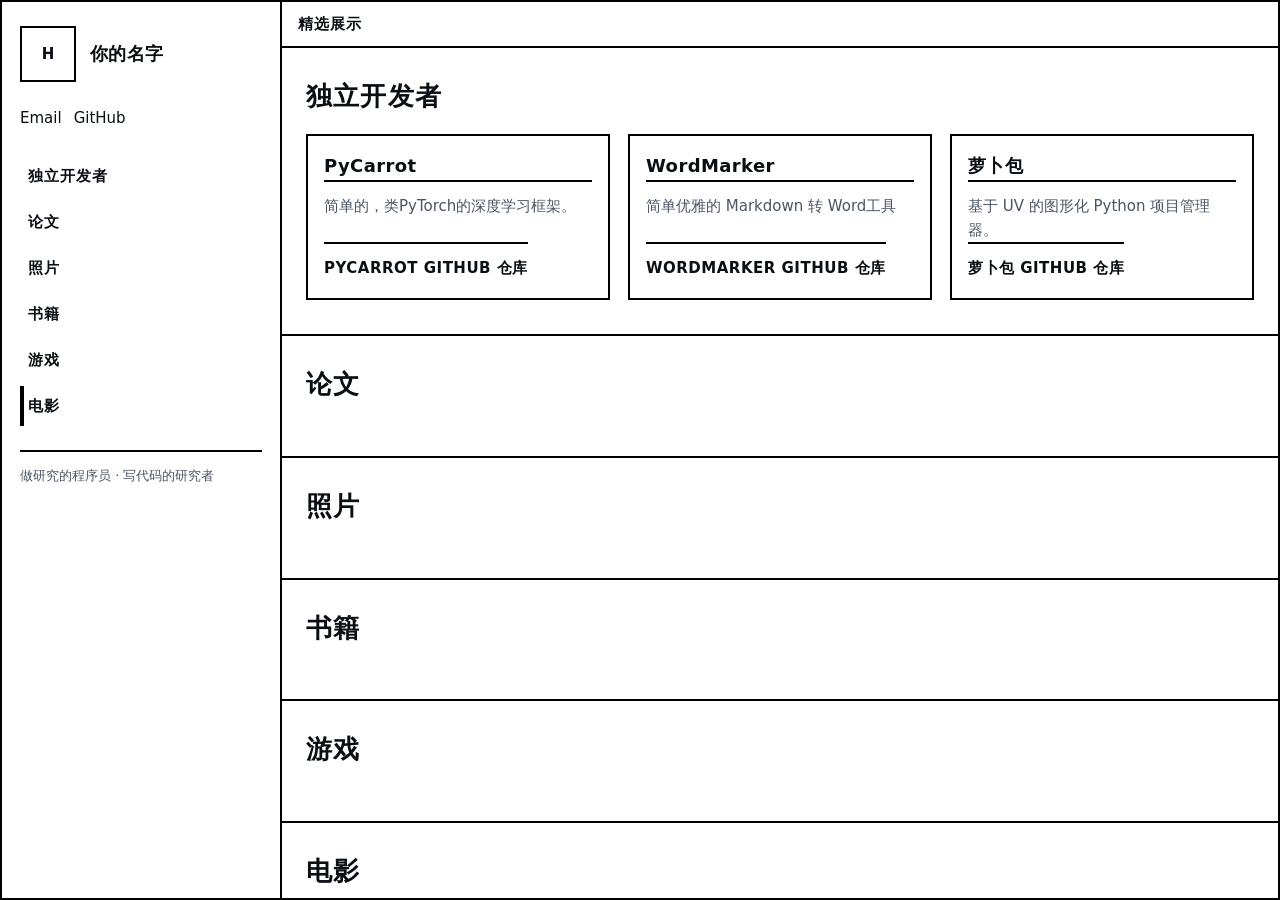
==== index.html @ e7b7e4fc "小修复" ====
<!doctype html>
<html lang="zh-CN">
<head>
  <meta charset="utf-8" />
  <meta name="viewport" content="width=device-width,initial-scale=1" />
  <title>你的名字 · 展示页</title>
  <meta name="description" content="纯展示：软件 · 论文 · 照片 · 所见所得等外链跳转" />
  <link rel="stylesheet" href="css/style.css">
</head>
<body>
  <div class="app">
    <!-- 左：固定，不滚动 -->
    <aside class="sidebar" aria-label="侧边栏">
      <a class="brand" href="/" aria-label="主页">
        <div class="avatar">H</div>
        <div class="who">
          <b>你的名字</b>
        </div>
      </a>

      <nav class="social" aria-label="社交">
        <a href="mailto:kekewu0925@gmail.com">Email</a>
        <a href="https://github.com/CarrotWuDev" target="_blank" rel="noopener">GitHub</a>
      </nav>

      <!-- 左侧“类别标签”由 JS 动态插入 -->
      <nav class="type-nav" aria-label="展示类型" id="typeNav"></nav>

      <div class="signature">做研究的程序员 · 写代码的研究者</div>
    </aside>

    <!-- 右：可滚动容器；内容由 JS 动态插入 -->
    <main class="main" id="main" tabindex="-1">
      <div class="topbar">精选展示</div>
      <div id="contentRoot" role="region" aria-live="polite"></div>
      <footer>© <span id="y"></span> 你的名字</footer>
    </main>
  </div>

  <script defer src="js/app.js"></script>
</body>
</html>
---- css/style.css ----
:root {
    --bg: #ffffff;
    /* 纯白背景 */
    --fg: #0b0f14;
    /* 主文字黑 */
    --muted: #4b5563;
    /* 次级灰 */
    --line: #000000;
    /* 黑色边框/分割线 */
    --accent: #2962FF;
    /* 悬停时卡片边框色 */
}

* {
    box-sizing: border-box
}

html,
body {
    height: 100%
}

body {
    margin: 0;
    background: var(--bg);
    color: var(--fg);
    font: 15px/1.6 ui-sans-serif, system-ui, -apple-system, "Segoe UI", Roboto, Inter, Helvetica, Arial, "PingFang SC", "Microsoft YaHei", sans-serif;
    -webkit-font-smoothing: antialiased;
    -moz-osx-font-smoothing: grayscale;
}

a {
    color: inherit;
    text-decoration: none
}

/* 布局：左不滚、右滚动 */
.app {
    display: flex;
    height: 100vh;
    overflow: hidden;
    border: 2px solid var(--line)
}

.sidebar {
    flex: 0 0 280px;
    border-right: 2px solid var(--line);
    padding: 24px 18px;
    display: flex;
    flex-direction: column;
    gap: 24px;
    overflow: hidden;
    background: #fff;
}

.main {
    flex: 1;
    min-width: 0;
    height: 100vh;
    overflow: auto;
    scroll-behavior: smooth;
    background: #fff;
}

/* 左侧内容 */
.brand {
    display: flex;
    align-items: center;
    gap: 14px
}

.avatar {
    width: 56px;
    height: 56px;
    display: grid;
    place-items: center;
    font-weight: 900;
    border: 2px solid var(--line);
    background: #fff;
}

.who {
    display: flex;
    flex-direction: column
}

.who b {
    font-size: 18px;
    font-weight: 900;
    letter-spacing: .4px
}

.who small {
    color: var(--muted)
}

.social {
    display: flex;
    gap: 12px;
    flex-wrap: wrap
}

.social a {
    color: var(--fg);
    border-bottom: 2px solid transparent
}

.social a:hover {
    border-bottom-color: var(--line)
}

.type-nav {
    display: flex;
    flex-direction: column;
    gap: 6px
}

.type-nav a {
    padding: 8px 4px;
    font-weight: 900;
    text-transform: uppercase;
    letter-spacing: 1px;
    border-left: 4px solid transparent;
}

.type-nav a[aria-current="true"],
.type-nav a.active {
    border-left-color: var(--line)
}

.signature {
    color: var(--muted);
    font-size: 13px;
    line-height: 1.5;
    border-top: 2px solid var(--line);
    padding-top: 14px
}

/* 右侧内容区 */
.topbar {
    position: sticky;
    top: 0;
    z-index: 5;
    background: #fff;
    border-bottom: 2px solid var(--line);
    padding: 10px 16px;
    font-weight: 900;
    letter-spacing: 1px;
}

section {
    padding: 28px 24px 34px;
    border-bottom: 2px solid var(--line);
    scroll-margin-top: 18px;
}

h2 {
    margin: 0 0 16px;
    font-size: 26px;
    font-weight: 1000;
    letter-spacing: 1.2px
}

.desc {
    color: var(--muted);
    margin: 0 0 18px
}

/* 卡片（展示框） */
.cards {
    display: flex;
    flex-wrap: wrap;
    gap: 18px
}

.card {
    flex: 1 1 280px;
    max-width: 360px;
    background: #fff;
    color: var(--fg);
    border: 2px solid var(--line);
    padding: 16px;
    display: flex;
    flex-direction: column;
    transition: border-color .15s linear;
}

/* 内部分割线：黑色 */
.card>*+* {
    border-top: 2px solid var(--line);
    padding-top: 12px;
    margin-top: 12px;
}

.card h3 {
    margin: 0;
    font-size: 18px;
    font-weight: 900;
    letter-spacing: .4px
}

.card p {
    margin: 0;
    color: var(--muted)
}

.out {
    margin-top: auto;
    font-weight: 900;
    text-transform: uppercase;
    letter-spacing: .5px;
    align-self: flex-start;
    border-bottom: 2px solid transparent;
}

.card:hover {
    border-color: var(--accent)
}

/* 只改边框色 */
.card:hover .out {
    border-bottom-color: currentColor
}

/* 页脚 */
footer {
    padding: 16px 24px;
    border-top: 2px solid var(--line);
    color: var(--muted);
    font-size: 13px;
    background: #fff
}

/* 响应式：移动端左栏顶置 */
@media (max-width: 768px) {
    .app {
        flex-direction: column
    }

    .sidebar {
        position: sticky;
        top: 0;
        z-index: 10;
        flex: 0 0 auto;
        border-right: none;
        border-bottom: 2px solid var(--line);
        padding: 12px 10px;
        background: #fff;
    }

    .type-nav {
        flex-direction: row;
        overflow: auto;
        white-space: nowrap;
        gap: 14px
    }

    .type-nav a {
        border-left: none;
        border-bottom: 3px solid transparent
    }

    .type-nav a[aria-current="true"] {
        border-bottom-color: var(--line)
    }
}
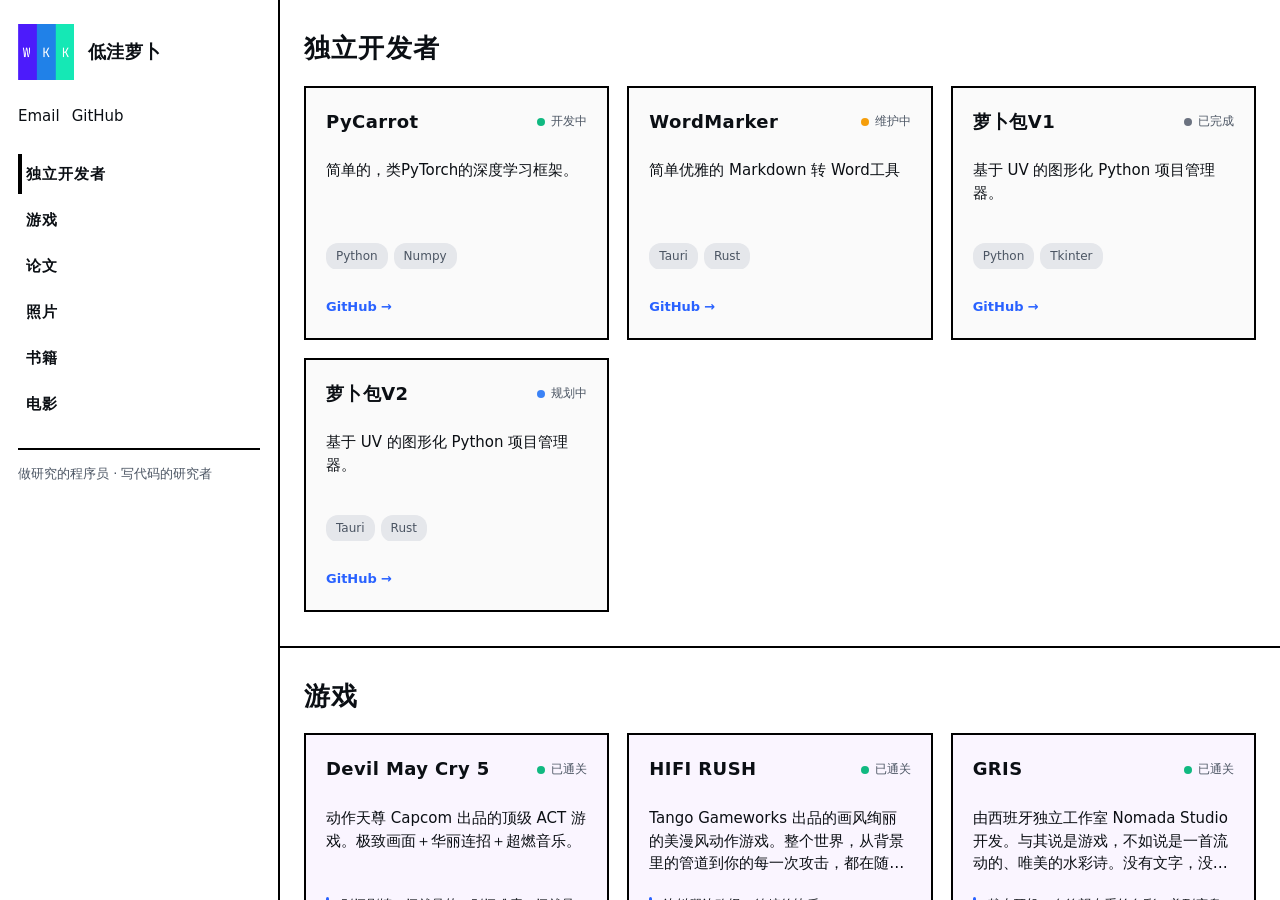
==== commit 1522cc9b: "Revamp showcase page layout and content Added avatar image and updated sidebar branding. Enhanced re" ====
--- a/index.html
+++ b/index.html
@@ -1,20 +1,22 @@
 <!doctype html>
 <html lang="zh-CN">
+
 <head>
   <meta charset="utf-8" />
   <meta name="viewport" content="width=device-width,initial-scale=1" />
-  <title>你的名字 · 展示页</title>
+  <title>低洼萝卜 · 展示页</title>
   <meta name="description" content="纯展示：软件 · 论文 · 照片 · 所见所得等外链跳转" />
   <link rel="stylesheet" href="css/style.css">
 </head>
+
 <body>
   <div class="app">
     <!-- 左：固定，不滚动 -->
     <aside class="sidebar" aria-label="侧边栏">
       <a class="brand" href="/" aria-label="主页">
-        <div class="avatar">H</div>
+        <img class="avatar" src="assets/images/avatar.png" alt="低洼萝卜的头像">
         <div class="who">
-          <b>你的名字</b>
+          <b>低洼萝卜</b>
         </div>
       </a>
 
@@ -31,12 +33,12 @@
 
     <!-- 右：可滚动容器；内容由 JS 动态插入 -->
     <main class="main" id="main" tabindex="-1">
-      <div class="topbar">精选展示</div>
       <div id="contentRoot" role="region" aria-live="polite"></div>
-      <footer>© <span id="y"></span> 你的名字</footer>
+      <footer>© <span id="y"></span> 低洼萝卜</footer>
     </main>
   </div>
 
   <script defer src="js/app.js"></script>
 </body>
-</html>
+
+</html>
--- a/css/style.css
+++ b/css/style.css
@@ -39,7 +39,6 @@
     display: flex;
     height: 100vh;
     overflow: hidden;
-    border: 2px solid var(--line)
 }
 
 .sidebar {
@@ -59,7 +58,40 @@
     height: 100vh;
     overflow: auto;
     scroll-behavior: smooth;
-    background: #fff;
+    background: var(--bg);
+}
+
+/* 滚动条：默认隐藏，悬停/滚动时显示 */
+.main::-webkit-scrollbar {
+    width: 8px;
+}
+
+.main::-webkit-scrollbar-track {
+    background: transparent;
+}
+
+.main::-webkit-scrollbar-thumb {
+    background: transparent;
+    border-radius: 4px;
+    transition: background 0.3s;
+}
+
+.main:hover::-webkit-scrollbar-thumb {
+    background: rgba(0, 0, 0, 0.2);
+}
+
+.main:hover::-webkit-scrollbar-thumb:hover {
+    background: rgba(0, 0, 0, 0.4);
+}
+
+/* Firefox 支持 */
+.main {
+    scrollbar-width: thin;
+    scrollbar-color: transparent transparent;
+}
+
+.main:hover {
+    scrollbar-color: rgba(0, 0, 0, 0.2) transparent;
 }
 
 /* 左侧内容 */
@@ -72,11 +104,8 @@
 .avatar {
     width: 56px;
     height: 56px;
-    display: grid;
-    place-items: center;
-    font-weight: 900;
-    border: 2px solid var(--line);
-    background: #fff;
+    background: var(--bg);
+    object-fit: cover;
 }
 
 .who {
@@ -137,17 +166,6 @@
 }
 
 /* 右侧内容区 */
-.topbar {
-    position: sticky;
-    top: 0;
-    z-index: 5;
-    background: #fff;
-    border-bottom: 2px solid var(--line);
-    padding: 10px 16px;
-    font-weight: 900;
-    letter-spacing: 1px;
-}
-
 section {
     padding: 28px 24px 34px;
     border-bottom: 2px solid var(--line);
@@ -166,60 +184,240 @@
     margin: 0 0 18px
 }
 
-/* 卡片（展示框） */
+/* 卡片容器：Grid 自动响应式布局 */
 .cards {
-    display: flex;
-    flex-wrap: wrap;
-    gap: 18px
-}
-
+    display: grid;
+    grid-template-columns: repeat(auto-fill, minmax(280px, 1fr));
+    gap: 18px;
+}
+
+/* 单个卡片：Flexbox 垂直布局 */
 .card {
-    flex: 1 1 280px;
-    max-width: 360px;
-    background: #fff;
+    background: var(--bg);
     color: var(--fg);
     border: 2px solid var(--line);
-    padding: 16px;
+    padding: 20px;
     display: flex;
     flex-direction: column;
-    transition: border-color .15s linear;
-}
-
-/* 内部分割线：黑色 */
-.card>*+* {
-    border-top: 2px solid var(--line);
-    padding-top: 12px;
-    margin-top: 12px;
+    gap: 12px;
+    transition: border-color .15s, box-shadow .15s;
 }
 
 .card h3 {
     margin: 0;
     font-size: 18px;
     font-weight: 900;
-    letter-spacing: .4px
-}
-
-.card p {
-    margin: 0;
-    color: var(--muted)
-}
-
+    letter-spacing: .4px;
+}
+
+/* 卡片头部：标题 + 状态并排 */
+.card-header {
+    display: flex;
+    align-items: center;
+    justify-content: space-between;
+    gap: 12px;
+}
+
+.card-header h3 {
+    flex: 1;
+    min-width: 0;
+}
+
+.card-header .status {
+    flex-shrink: 0;
+}
+
+/* 差异化卡片背景 */
+/* 差异化卡片背景 & 间距控制 */
+.card-project {
+    background: #fafafa;
+    gap: 0;
+    /* 取消统一gap，改用margin控制 */
+}
+
+.card-project .card-header {
+    margin-bottom: 8px;
+    /* 标题与描述的连接 */
+}
+
+/* 独立开发者卡片：严格对齐模式 */
+.card-project h3 {
+    white-space: nowrap;
+    overflow: hidden;
+    text-overflow: ellipsis;
+}
+
+.card-project p {
+    line-height: 1.5;
+    height: 4.5em;
+    /* 强制3行高度 */
+    margin-bottom: 16px;
+    /* 描述与技术栈的区分 */
+    display: -webkit-box;
+    -webkit-line-clamp: 3;
+    -webkit-box-orient: vertical;
+    overflow: hidden;
+}
+
+.card-project .tech-tags {
+    height: 26px;
+    /* 限制为1行高度 */
+    margin-bottom: 20px;
+    /* 技术栈与底部的距离 */
+    overflow: hidden;
+}
+
+/* 独立开发者卡片：严格对齐模式 & 差异化间距 */
+/* ... (unchanged project card styles) ... */
+
+/* 游戏卡片：严格对齐模式 & 差异化间距 (5行内容) */
+/* 游戏卡片：严格对齐模式 & 差异化间距 (5行内容) */
+.card-game {
+    background: #faf5ff;
+    gap: 0;
+}
+
+.card-game .card-header {
+    margin-bottom: 8px;
+    /* 标题与描述的连接 */
+}
+
+.card-game h3 {
+    white-space: nowrap;
+    overflow: hidden;
+    text-overflow: ellipsis;
+}
+
+.card-game p {
+    line-height: 1.5;
+    height: 4.5em;
+    /* 描述强制3行 */
+    margin-bottom: 0;
+    /* 描述与评价之间不需要大的一级间距，由 review 的 top margin 控制 */
+    display: -webkit-box;
+    -webkit-line-clamp: 3;
+    -webkit-box-orient: vertical;
+    overflow: hidden;
+}
+
+.card-game .review {
+    position: relative;
+    /* 为伪元素定位 */
+    height: 3em;
+    /* 评价强制2行 */
+    overflow: hidden;
+    margin-top: 20px;
+    /* 【核心修复】强制拉开与上方描述的距离 */
+    margin-bottom: 16px;
+    /* 评价与标签的间距 */
+    padding-left: 12px;
+    font-style: italic;
+    font-size: 13px;
+    line-height: 1.5;
+    display: -webkit-box;
+    -webkit-line-clamp: 2;
+    -webkit-box-orient: vertical;
+}
+
+/* 使用伪元素绘制精致的左侧线条 */
+.card-game .review::before {
+    content: '';
+    position: absolute;
+    left: 0;
+    top: 2px;
+    /* 顶部微调 */
+    bottom: 2px;
+    /* 底部微调 */
+    width: 3px;
+    background-color: var(--accent);
+    border-radius: 2px;
+}
+
+.card-game .game-tags {
+    height: 26px;
+    /* 标签强制1行 */
+    margin-bottom: 20px;
+    /* 标签与底部的距离 */
+    overflow: hidden;
+    display: flex;
+    flex-wrap: wrap;
+    gap: 6px;
+}
+
+/* 状态：彩色圆点 + 文字 */
+.card .status {
+    display: inline-flex;
+    align-items: center;
+    gap: 6px;
+    font-size: 12px;
+    color: var(--muted);
+    white-space: nowrap;
+}
+
+.card .status::before {
+    content: '';
+    width: 8px;
+    height: 8px;
+    border-radius: 50%;
+    background: #10b981;
+}
+
+.card .status[data-status="维护中"]::before {
+    background: #f59e0b;
+}
+
+.card .status[data-status="规划中"]::before {
+    background: #3b82f6;
+}
+
+.card .status[data-status="已完成"]::before {
+    background: #6b7280;
+}
+
+.card .status[data-status="已通关"]::before {
+    background: #10b981;
+}
+
+/* 统一标签样式：技术栈 & 游戏标签 */
+.card .tech-tags,
+.card .game-tags {
+    display: flex;
+    flex-wrap: wrap;
+    gap: 6px;
+}
+
+.card .tech-tag,
+.card .game-tag {
+    font-size: 12px;
+    color: var(--muted);
+    background: #e5e7eb;
+    padding: 4px 10px;
+    border-radius: 12px;
+}
+
+/* 链接：弱化处理 */
 .out {
     margin-top: auto;
-    font-weight: 900;
-    text-transform: uppercase;
-    letter-spacing: .5px;
-    align-self: flex-start;
-    border-bottom: 2px solid transparent;
+    padding-top: 8px;
+    font-size: 13px;
+    font-weight: 600;
+    color: var(--accent);
+    display: inline-flex;
+    align-items: center;
+    gap: 4px;
+}
+
+.out::after {
+    content: '→';
+}
+
+.out:hover {
+    text-decoration: underline;
 }
 
 .card:hover {
-    border-color: var(--accent)
-}
-
-/* 只改边框色 */
-.card:hover .out {
-    border-bottom-color: currentColor
+    border-color: var(--accent);
+    box-shadow: 0 4px 12px rgba(41, 98, 255, 0.1);
 }
 
 /* 页脚 */
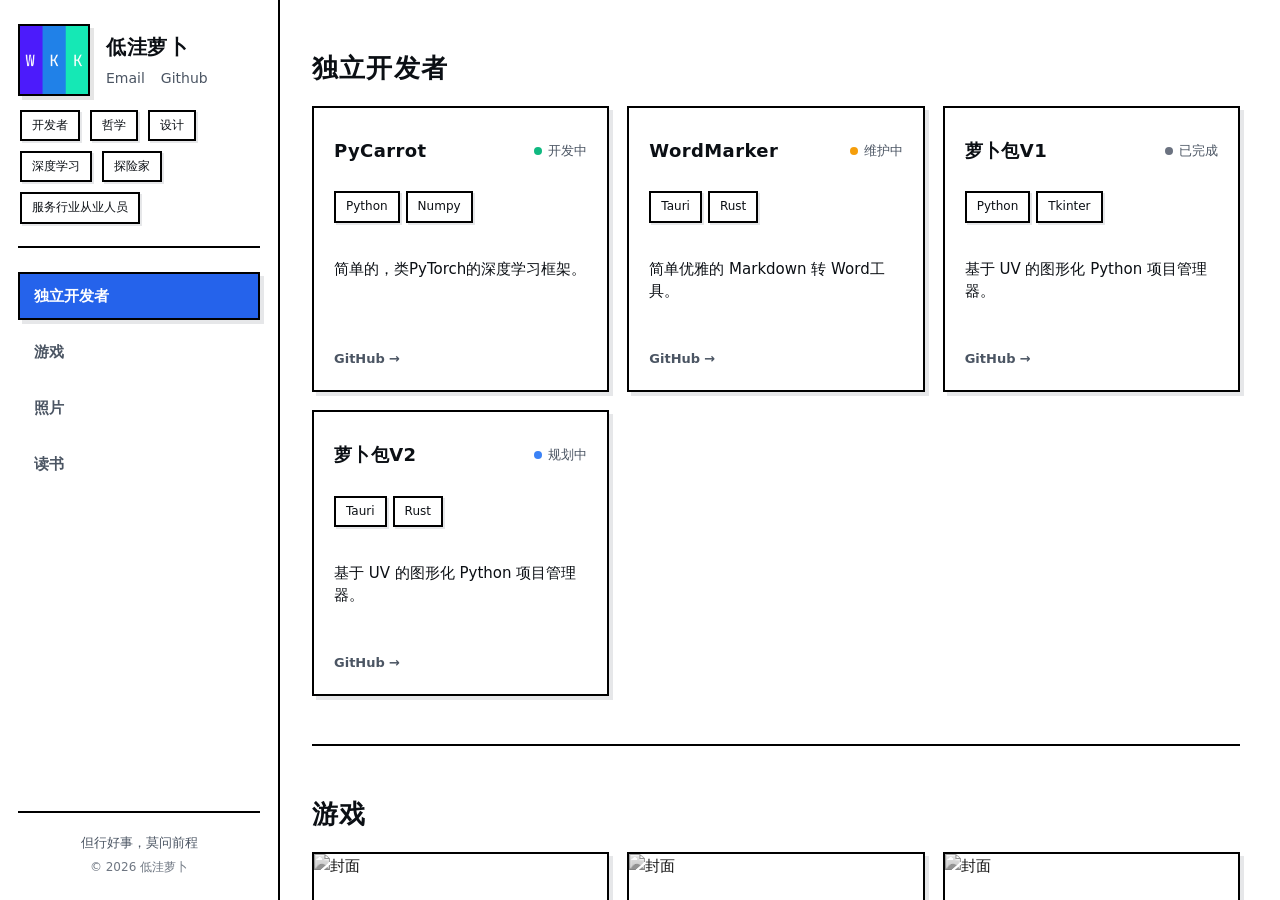
==== commit deac0b53: "Refactor site structure and add modular CSS Reorganized content markdown files into separate categor" ====
--- a/index.html
+++ b/index.html
@@ -4,41 +4,44 @@
 <head>
   <meta charset="utf-8" />
   <meta name="viewport" content="width=device-width,initial-scale=1" />
-  <title>低洼萝卜 · 展示页</title>
-  <meta name="description" content="纯展示：软件 · 论文 · 照片 · 所见所得等外链跳转" />
-  <link rel="stylesheet" href="css/style.css">
+  <title></title>
+  <meta name="description" content="" />
+  <link rel="stylesheet" href="css/main.css">
 </head>
 
 <body>
   <div class="app">
     <!-- 左：固定，不滚动 -->
     <aside class="sidebar" aria-label="侧边栏">
-      <a class="brand" href="/" aria-label="主页">
-        <img class="avatar" src="assets/images/avatar.png" alt="低洼萝卜的头像">
-        <div class="who">
-          <b>低洼萝卜</b>
+      <div class="profile">
+        <div class="profile-header">
+          <img class="avatar" id="avatar" src="" alt="头像">
+          <div class="profile-info">
+            <div class="profile-name" id="profileName"></div>
+            <div class="social" id="socialLinks">
+              <!-- Email and Github injected by JS -->
+            </div>
+          </div>
         </div>
-      </a>
-
-      <nav class="social" aria-label="社交">
-        <a href="mailto:kekewu0925@gmail.com">Email</a>
-        <a href="https://github.com/CarrotWuDev" target="_blank" rel="noopener">GitHub</a>
-      </nav>
+        <div class="profile-tags" id="profileTags"></div>
+      </div>
 
       <!-- 左侧“类别标签”由 JS 动态插入 -->
       <nav class="type-nav" aria-label="展示类型" id="typeNav"></nav>
 
-      <div class="signature">做研究的程序员 · 写代码的研究者</div>
+      <div class="sidebar-footer">
+        <div id="slogan"></div>
+        <footer id="copyright"></footer>
+      </div>
     </aside>
 
     <!-- 右：可滚动容器；内容由 JS 动态插入 -->
     <main class="main" id="main" tabindex="-1">
       <div id="contentRoot" role="region" aria-live="polite"></div>
-      <footer>© <span id="y"></span> 低洼萝卜</footer>
     </main>
   </div>
 
-  <script defer src="js/app.js"></script>
+  <script type="module" src="js/app.js"></script>
 </body>
 
 </html>
--- a/css/main.css
+++ b/css/main.css
@@ -0,0 +1,26 @@
+/* Main Entry Point */
+
+/* 1. Settings */
+@import "settings/variables.css";
+
+/* 2. Base */
+@import "base/reset.css";
+@import "base/typography.css";
+
+/* 3. Layout */
+@import "layout/app.css";
+
+/* 4. Components */
+@import "components/card.css";
+@import "components/tags.css";
+@import "components/status.css";
+@import "components/lightbox.css";
+
+/* Specific Cards */
+@import "components/card-project.css";
+@import "components/card-game.css";
+@import "components/card-photo.css";
+@import "components/card-book.css";
+
+/* 5. Utilities (Trumps) */
+@import "utilities.css";
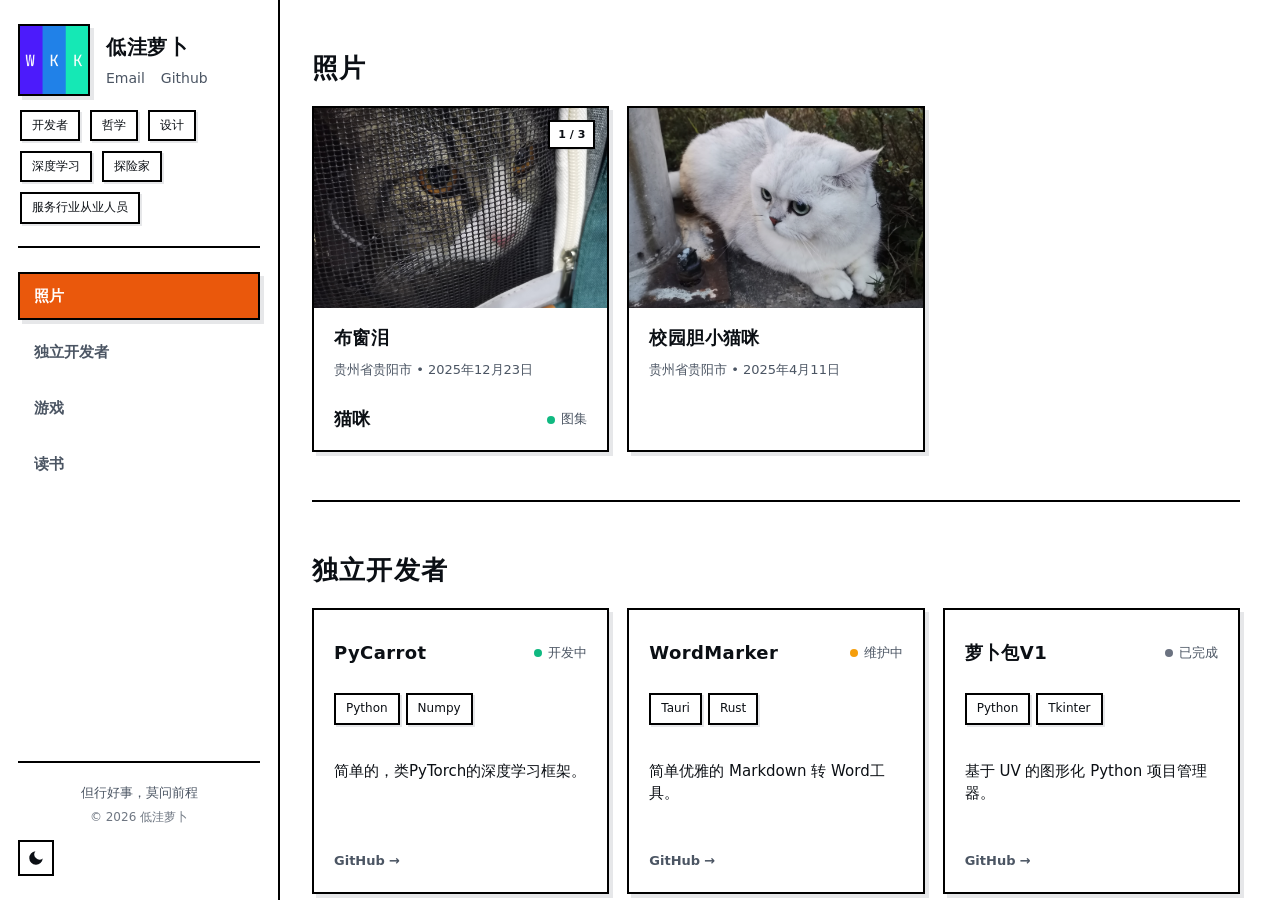
==== commit 6b247abc: "Add dark mode theme toggle and styling support Introduces a theme toggle button in the UI, supportin" ====
--- a/index.html
+++ b/index.html
@@ -32,6 +32,23 @@
       <div class="sidebar-footer">
         <div id="slogan"></div>
         <footer id="copyright"></footer>
+        <button class="theme-toggle" id="themeToggle" aria-label="切换主题">
+          <!-- 默认显示月亮图标（表示点击后切换到暗色模式） -->
+          <svg id="themeIconMoon" viewBox="0 0 24 24" fill="currentColor">
+            <path d="M21 12.79A9 9 0 1 1 11.21 3 7 7 0 0 0 21 12.79z"/>
+          </svg>
+          <svg id="themeIconSun" viewBox="0 0 24 24" fill="none" stroke="currentColor" stroke-width="2" stroke-linecap="round" stroke-linejoin="round" style="display:none;">
+            <circle cx="12" cy="12" r="5"/>
+            <line x1="12" y1="1" x2="12" y2="3"/>
+            <line x1="12" y1="21" x2="12" y2="23"/>
+            <line x1="4.22" y1="4.22" x2="5.64" y2="5.64"/>
+            <line x1="18.36" y1="18.36" x2="19.78" y2="19.78"/>
+            <line x1="1" y1="12" x2="3" y2="12"/>
+            <line x1="21" y1="12" x2="23" y2="12"/>
+            <line x1="4.22" y1="19.78" x2="5.64" y2="18.36"/>
+            <line x1="18.36" y1="5.64" x2="19.78" y2="4.22"/>
+          </svg>
+        </button>
       </div>
     </aside>
 
--- a/css/main.css
+++ b/css/main.css
@@ -23,4 +23,7 @@
 @import "components/card-book.css";
 
 /* 5. Utilities (Trumps) */
-@import "utilities.css";+@import "utilities.css";
+
+/* 6. Responsive */
+@import "layout/responsive.css";
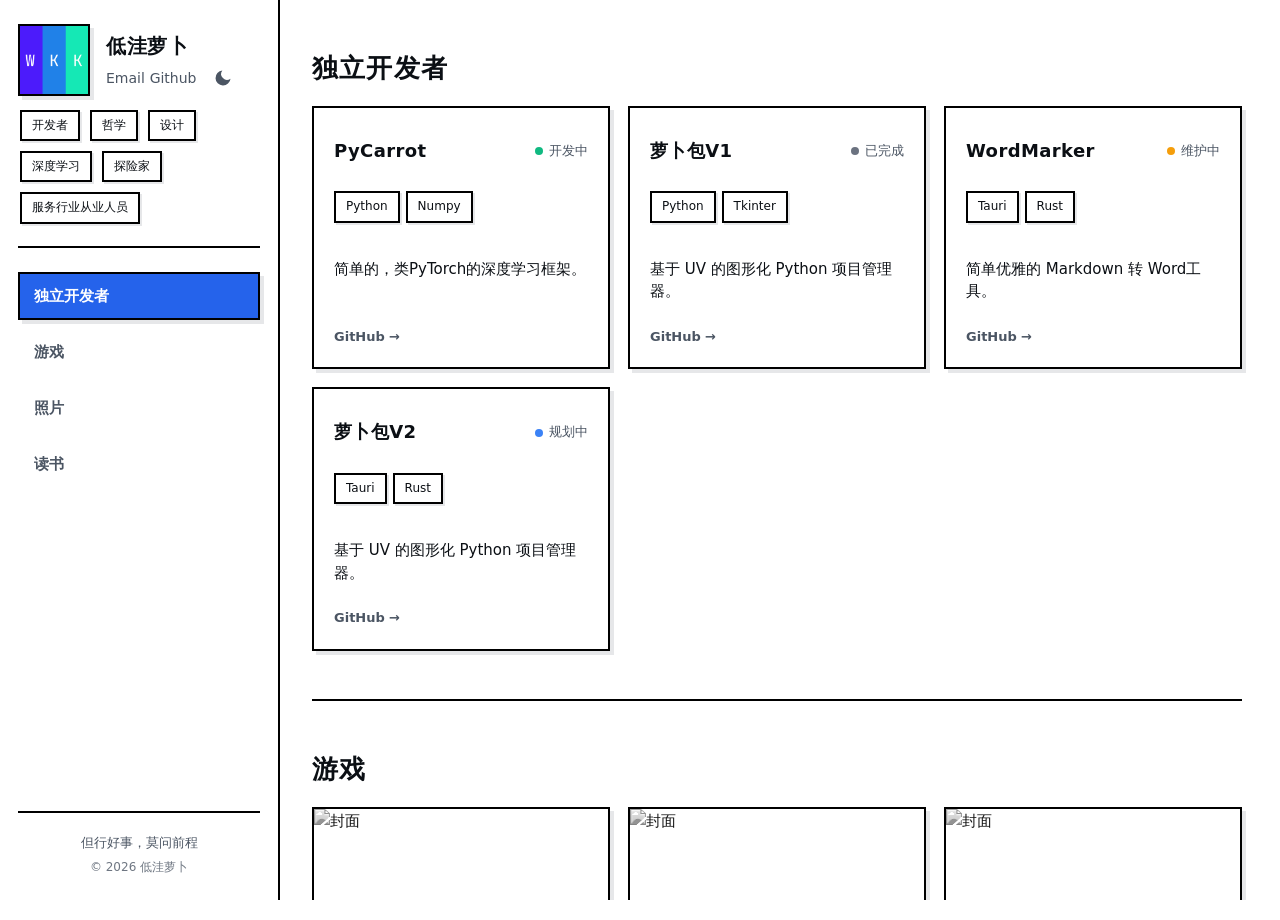
==== commit 0d3fe07c: "Improve card hover effects and theme toggle UI Added accent color transitions to card titles and gal" ====
--- a/index.html
+++ b/index.html
@@ -18,8 +18,28 @@
           <img class="avatar" id="avatar" src="" alt="头像">
           <div class="profile-info">
             <div class="profile-name" id="profileName"></div>
-            <div class="social" id="socialLinks">
-              <!-- Email and Github injected by JS -->
+            <div class="social">
+              <span id="socialLinks">
+                <!-- Email and Github injected by JS -->
+              </span>
+              <button class="theme-toggle" id="themeToggle" aria-label="切换主题">
+                <!-- 默认显示月亮图标（表示点击后切换到暗色模式） -->
+                <svg id="themeIconMoon" viewBox="0 0 24 24" fill="currentColor">
+                  <path d="M21 12.79A9 9 0 1 1 11.21 3 7 7 0 0 0 21 12.79z" />
+                </svg>
+                <svg id="themeIconSun" viewBox="0 0 24 24" fill="none" stroke="currentColor" stroke-width="2"
+                  stroke-linecap="round" stroke-linejoin="round" style="display:none;">
+                  <circle cx="12" cy="12" r="5" />
+                  <line x1="12" y1="1" x2="12" y2="3" />
+                  <line x1="12" y1="21" x2="12" y2="23" />
+                  <line x1="4.22" y1="4.22" x2="5.64" y2="5.64" />
+                  <line x1="18.36" y1="18.36" x2="19.78" y2="19.78" />
+                  <line x1="1" y1="12" x2="3" y2="12" />
+                  <line x1="21" y1="12" x2="23" y2="12" />
+                  <line x1="4.22" y1="19.78" x2="5.64" y2="18.36" />
+                  <line x1="18.36" y1="5.64" x2="19.78" y2="4.22" />
+                </svg>
+              </button>
             </div>
           </div>
         </div>
@@ -32,23 +52,7 @@
       <div class="sidebar-footer">
         <div id="slogan"></div>
         <footer id="copyright"></footer>
-        <button class="theme-toggle" id="themeToggle" aria-label="切换主题">
-          <!-- 默认显示月亮图标（表示点击后切换到暗色模式） -->
-          <svg id="themeIconMoon" viewBox="0 0 24 24" fill="currentColor">
-            <path d="M21 12.79A9 9 0 1 1 11.21 3 7 7 0 0 0 21 12.79z"/>
-          </svg>
-          <svg id="themeIconSun" viewBox="0 0 24 24" fill="none" stroke="currentColor" stroke-width="2" stroke-linecap="round" stroke-linejoin="round" style="display:none;">
-            <circle cx="12" cy="12" r="5"/>
-            <line x1="12" y1="1" x2="12" y2="3"/>
-            <line x1="12" y1="21" x2="12" y2="23"/>
-            <line x1="4.22" y1="4.22" x2="5.64" y2="5.64"/>
-            <line x1="18.36" y1="18.36" x2="19.78" y2="19.78"/>
-            <line x1="1" y1="12" x2="3" y2="12"/>
-            <line x1="21" y1="12" x2="23" y2="12"/>
-            <line x1="4.22" y1="19.78" x2="5.64" y2="18.36"/>
-            <line x1="18.36" y1="5.64" x2="19.78" y2="4.22"/>
-          </svg>
-        </button>
+
       </div>
     </aside>
 
--- a/css/main.css
+++ b/css/main.css
@@ -15,6 +15,7 @@
 @import "components/tags.css";
 @import "components/status.css";
 @import "components/lightbox.css";
+@import "components/tooltip.css";
 
 /* Specific Cards */
 @import "components/card-project.css";
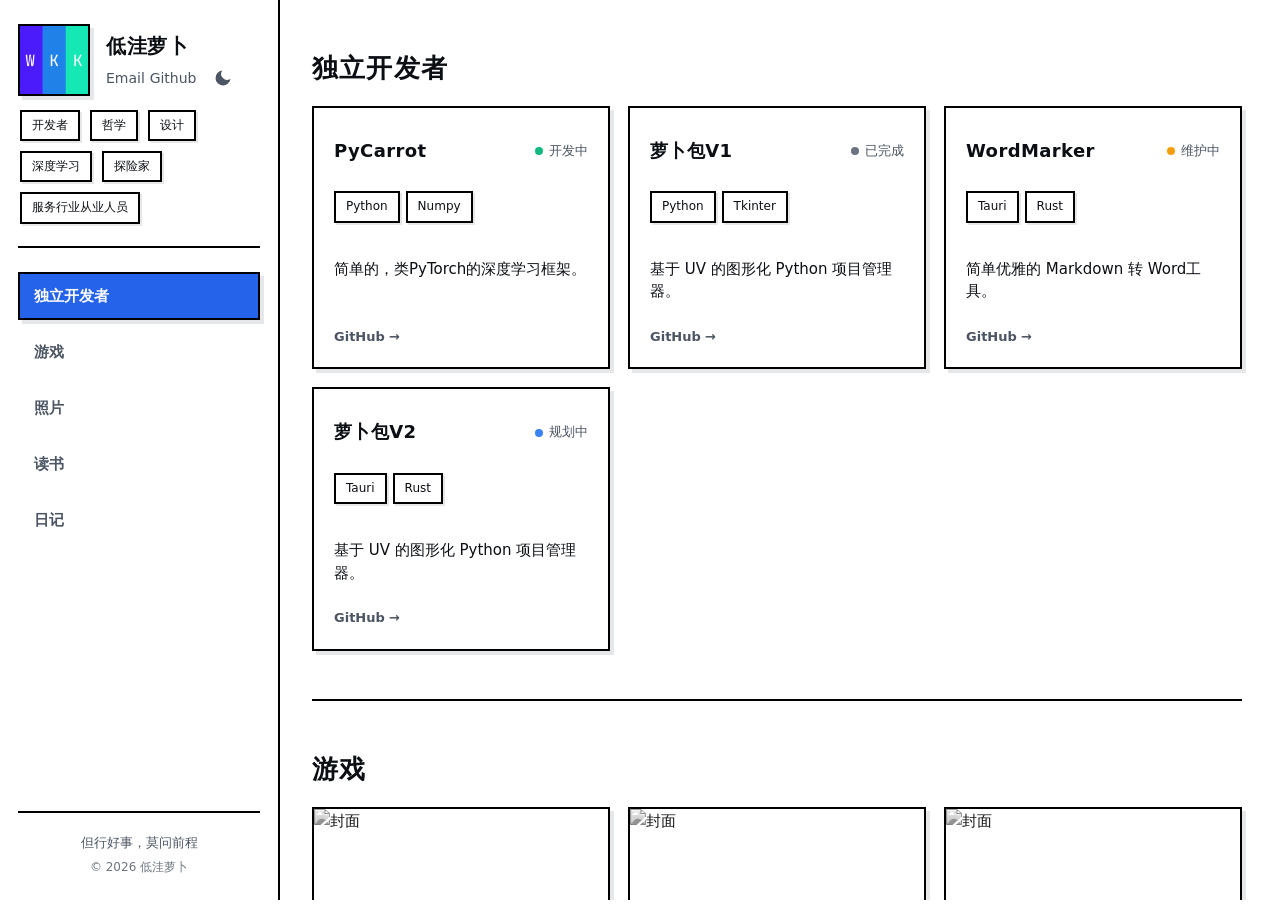
==== commit 38a99c8d: "Refactor sidebar layout and improve mobile nav Replaces the old .sidebar with a new .sidebar-wrapper" ====
--- a/index.html
+++ b/index.html
@@ -11,49 +11,51 @@
 
 <body>
   <div class="app">
-    <!-- 左：固定，不滚动 -->
-    <aside class="sidebar" aria-label="侧边栏">
-      <div class="profile">
-        <div class="profile-header">
-          <img class="avatar" id="avatar" src="" alt="头像">
-          <div class="profile-info">
-            <div class="profile-name" id="profileName"></div>
-            <div class="social">
-              <span id="socialLinks">
-                <!-- Email and Github injected by JS -->
-              </span>
-              <button class="theme-toggle" id="themeToggle" aria-label="切换主题">
-                <!-- 默认显示月亮图标（表示点击后切换到暗色模式） -->
-                <svg id="themeIconMoon" viewBox="0 0 24 24" fill="currentColor">
-                  <path d="M21 12.79A9 9 0 1 1 11.21 3 7 7 0 0 0 21 12.79z" />
-                </svg>
-                <svg id="themeIconSun" viewBox="0 0 24 24" fill="none" stroke="currentColor" stroke-width="2"
-                  stroke-linecap="round" stroke-linejoin="round" style="display:none;">
-                  <circle cx="12" cy="12" r="5" />
-                  <line x1="12" y1="1" x2="12" y2="3" />
-                  <line x1="12" y1="21" x2="12" y2="23" />
-                  <line x1="4.22" y1="4.22" x2="5.64" y2="5.64" />
-                  <line x1="18.36" y1="18.36" x2="19.78" y2="19.78" />
-                  <line x1="1" y1="12" x2="3" y2="12" />
-                  <line x1="21" y1="12" x2="23" y2="12" />
-                  <line x1="4.22" y1="19.78" x2="5.64" y2="18.36" />
-                  <line x1="18.36" y1="5.64" x2="19.78" y2="4.22" />
-                </svg>
-              </button>
+    <!-- 左：侧边栏容器 (Wrapper) -->
+    <aside class="sidebar-wrapper">
+
+      <!-- 1. 个人信息区 (Profile) -->
+      <div class="sidebar" aria-label="个人信息">
+        <div class="profile">
+          <div class="profile-header">
+            <img class="avatar" id="avatar" src="" alt="头像">
+            <div class="profile-info">
+              <div class="profile-name" id="profileName"></div>
+              <div class="social">
+                <span id="socialLinks"></span>
+                <button class="theme-toggle" id="themeToggle" aria-label="切换主题">
+                  <svg id="themeIconMoon" viewBox="0 0 24 24" fill="currentColor">
+                    <path d="M21 12.79A9 9 0 1 1 11.21 3 7 7 0 0 0 21 12.79z" />
+                  </svg>
+                  <svg id="themeIconSun" viewBox="0 0 24 24" fill="none" stroke="currentColor" stroke-width="2"
+                    stroke-linecap="round" stroke-linejoin="round" style="display:none;">
+                    <circle cx="12" cy="12" r="5" />
+                    <line x1="12" y1="1" x2="12" y2="3" />
+                    <line x1="12" y1="21" x2="12" y2="23" />
+                    <line x1="4.22" y1="4.22" x2="5.64" y2="5.64" />
+                    <line x1="18.36" y1="18.36" x2="19.78" y2="19.78" />
+                    <line x1="1" y1="12" x2="3" y2="12" />
+                    <line x1="21" y1="12" x2="23" y2="12" />
+                    <line x1="4.22" y1="19.78" x2="5.64" y2="18.36" />
+                    <line x1="18.36" y1="5.64" x2="19.78" y2="4.22" />
+                  </svg>
+                </button>
+              </div>
             </div>
           </div>
+          <div class="profile-tags" id="profileTags"></div>
         </div>
-        <div class="profile-tags" id="profileTags"></div>
       </div>
 
-      <!-- 左侧“类别标签”由 JS 动态插入 -->
+      <!-- 2. 导航区 (Sticky Nav on Mobile) -->
       <nav class="type-nav" aria-label="展示类型" id="typeNav"></nav>
 
+      <!-- 3. Footer -->
       <div class="sidebar-footer">
         <div id="slogan"></div>
         <footer id="copyright"></footer>
+      </div>
 
-      </div>
     </aside>
 
     <!-- 右：可滚动容器；内容由 JS 动态插入 -->
--- a/css/main.css
+++ b/css/main.css
@@ -22,6 +22,7 @@
 @import "components/card-game.css";
 @import "components/card-photo.css";
 @import "components/card-book.css";
+@import "components/card-diary.css";
 
 /* 5. Utilities (Trumps) */
 @import "utilities.css";
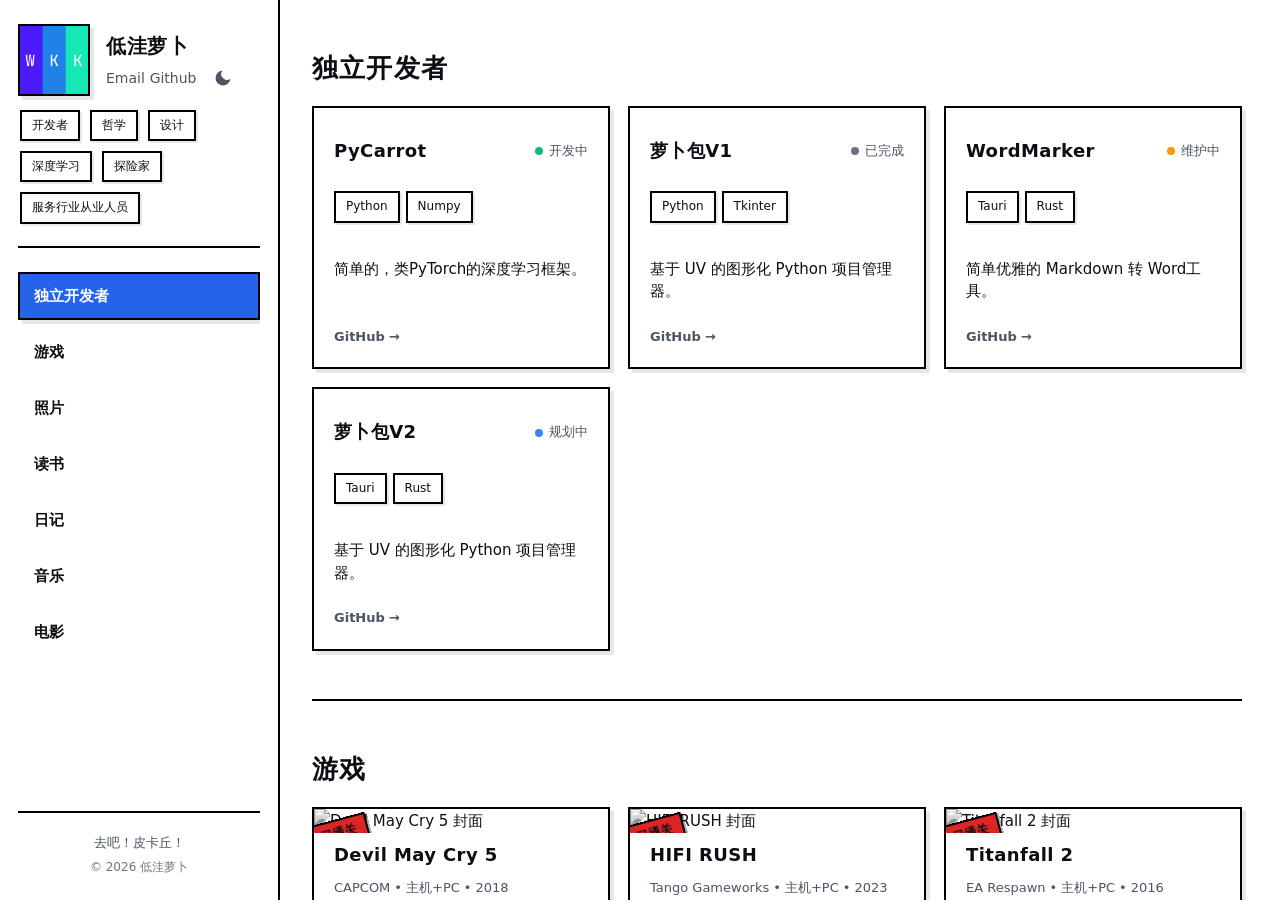
==== commit ff627a9c: "Enhance SEO with meta tags, robots.txt, and sitemap Added comprehensive SEO meta tags (basic, Open G" ====
--- a/index.html
+++ b/index.html
@@ -4,8 +4,31 @@
 <head>
   <meta charset="utf-8" />
   <meta name="viewport" content="width=device-width,initial-scale=1" />
-  <title></title>
-  <meta name="description" content="" />
+  
+  <!-- Basic SEO -->
+  <title>加载中...</title>
+  <meta name="description" content="正在加载博客内容..." />
+  <meta name="keywords" content="" />
+  <meta name="author" content="" />
+  <link rel="canonical" href="https://carrotwudev.github.io/" />
+
+  <!-- Open Graph / Facebook / WeChat -->
+  <meta property="og:type" content="website" />
+  <meta property="og:url" content="https://carrotwudev.github.io/" />
+  <meta property="og:title" content="" />
+  <meta property="og:description" content="" />
+  <meta property="og:image" content="" />
+
+  <!-- Twitter -->
+  <meta property="twitter:card" content="summary_large_image" />
+  <meta property="twitter:url" content="https://carrotwudev.github.io/" />
+  <meta property="twitter:title" content="" />
+  <meta property="twitter:description" content="" />
+  <meta property="twitter:image" content="" />
+
+  <!-- Favicon -->
+  <link rel="icon" type="image/x-icon" href="favicon.ico" />
+  
   <link rel="stylesheet" href="css/main.css">
 </head>
 
--- a/css/main.css
+++ b/css/main.css
@@ -16,6 +16,7 @@
 @import "components/status.css";
 @import "components/lightbox.css";
 @import "components/tooltip.css";
+@import "components/loading.css";
 
 /* Specific Cards */
 @import "components/card-project.css";
@@ -23,6 +24,8 @@
 @import "components/card-photo.css";
 @import "components/card-book.css";
 @import "components/card-diary.css";
+@import "components/card-film.css";
+@import "components/section-music.css";
 
 /* 5. Utilities (Trumps) */
 @import "utilities.css";
